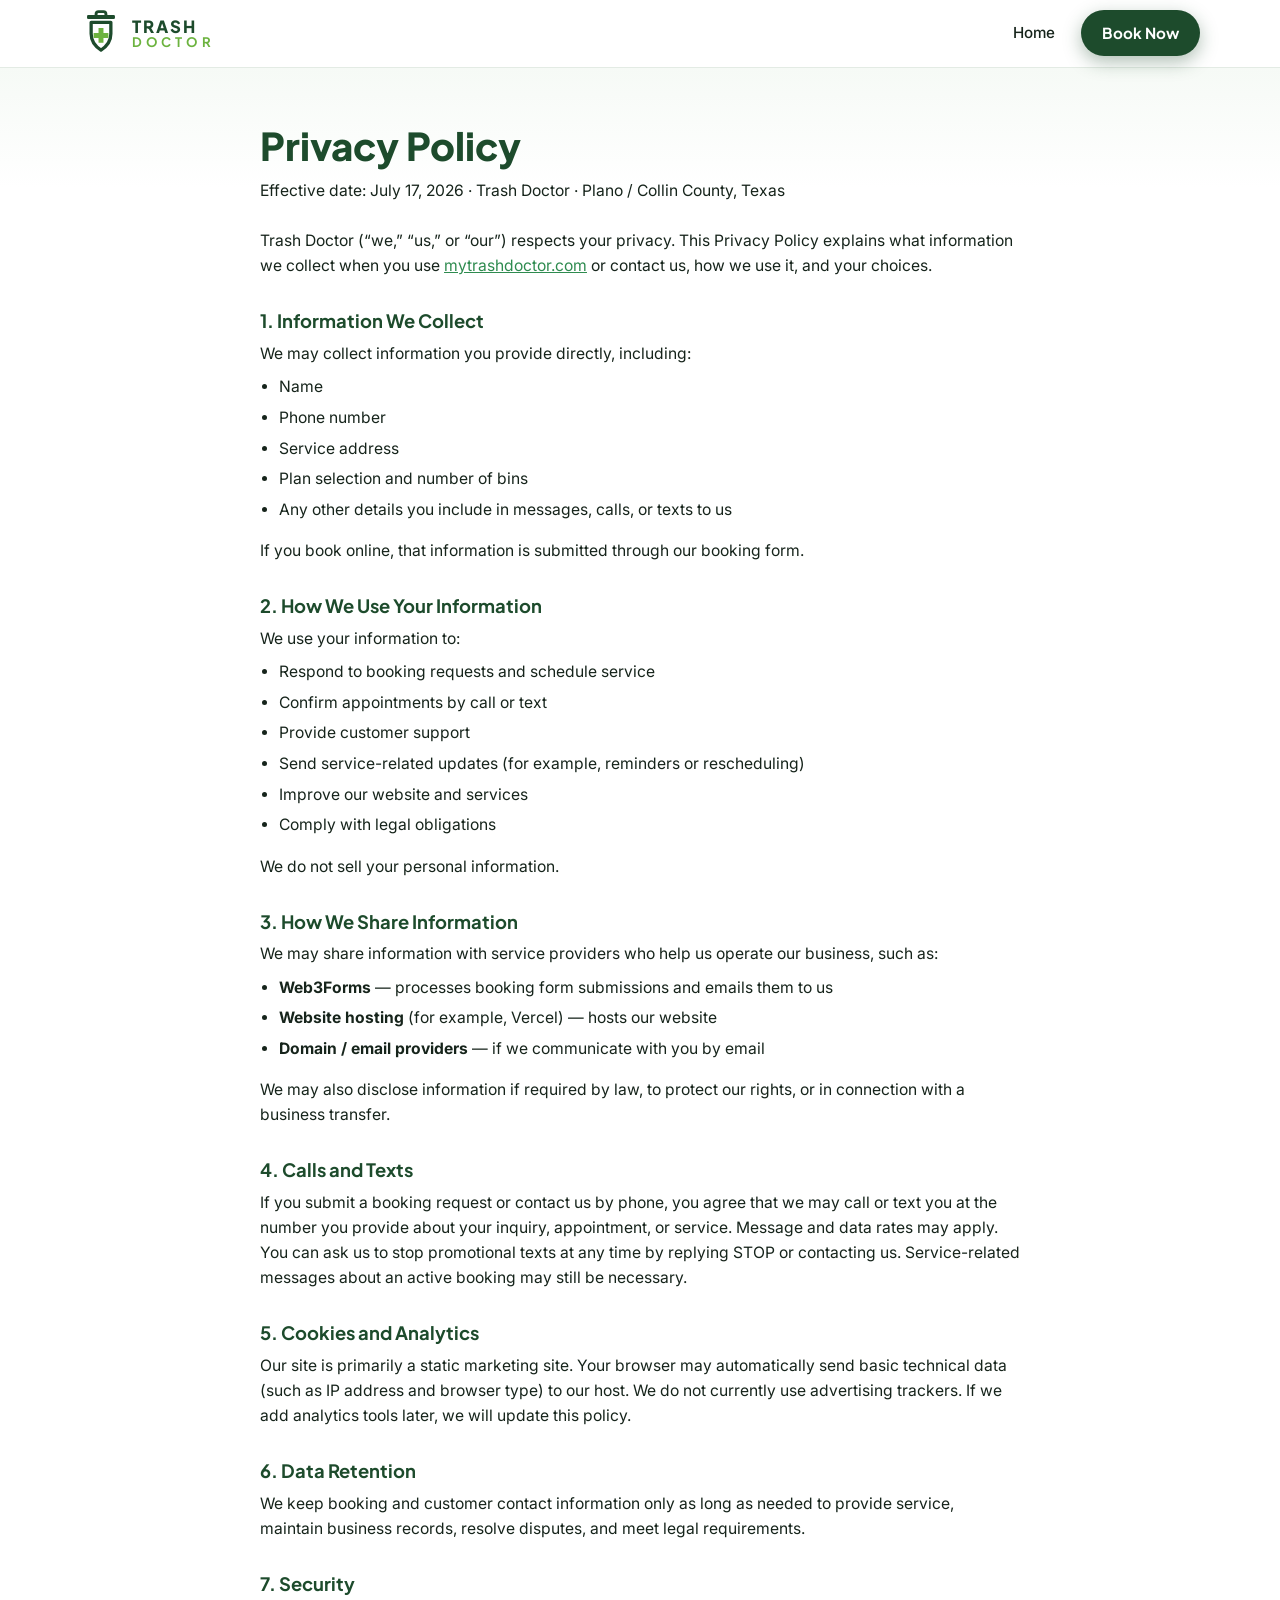
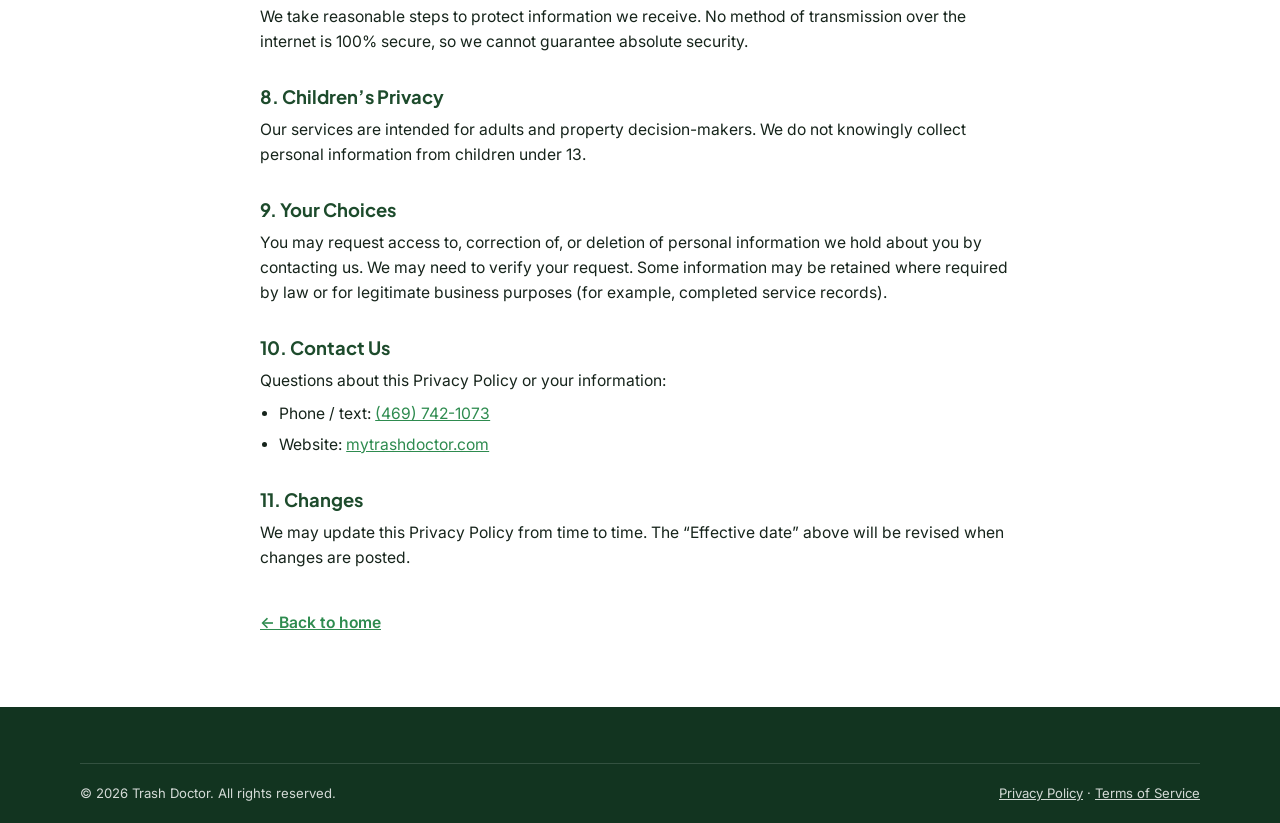
==== privacy.html @ 88ff4719 "Add Privacy Policy, Terms of Service, and booking consent disclosures." ====
<!DOCTYPE html>
<html lang="en">
<head>
  <meta charset="UTF-8" />
  <meta name="viewport" content="width=device-width, initial-scale=1.0" />
  <title>Privacy Policy — Trash Doctor</title>
  <meta name="description" content="Privacy Policy for Trash Doctor bin cleaning and sanitizing services." />
  <link rel="icon" type="image/svg+xml" href="assets/logo.svg" />
  <link rel="preconnect" href="https://fonts.googleapis.com" />
  <link rel="preconnect" href="https://fonts.gstatic.com" crossorigin />
  <link href="https://fonts.googleapis.com/css2?family=Inter:wght@400;500;600&family=Plus+Jakarta+Sans:wght@600;700;800&display=swap" rel="stylesheet" />
  <link rel="stylesheet" href="styles.css" />
</head>
<body>
  <header class="site-header">
    <div class="container header-inner">
      <a href="index.html" class="brand">
        <img src="assets/logo.svg" alt="Trash Doctor logo" class="brand-logo" />
        <span class="brand-text">
          <strong>TRASH</strong>
          <em>DOCTOR</em>
        </span>
      </a>
      <nav class="main-nav" aria-label="Main navigation">
        <a href="index.html">Home</a>
        <a href="index.html#book" class="btn btn-primary btn-nav">Book Now</a>
      </nav>
    </div>
  </header>

  <main class="legal-page">
    <div class="container container-narrow">
      <h1>Privacy Policy</h1>
      <p class="legal-meta">Effective date: July 17, 2026 · Trash Doctor · Plano / Collin County, Texas</p>

      <p>Trash Doctor (“we,” “us,” or “our”) respects your privacy. This Privacy Policy explains what information we collect when you use <a href="https://mytrashdoctor.com">mytrashdoctor.com</a> or contact us, how we use it, and your choices.</p>

      <h2>1. Information We Collect</h2>
      <p>We may collect information you provide directly, including:</p>
      <ul>
        <li>Name</li>
        <li>Phone number</li>
        <li>Service address</li>
        <li>Plan selection and number of bins</li>
        <li>Any other details you include in messages, calls, or texts to us</li>
      </ul>
      <p>If you book online, that information is submitted through our booking form.</p>

      <h2>2. How We Use Your Information</h2>
      <p>We use your information to:</p>
      <ul>
        <li>Respond to booking requests and schedule service</li>
        <li>Confirm appointments by call or text</li>
        <li>Provide customer support</li>
        <li>Send service-related updates (for example, reminders or rescheduling)</li>
        <li>Improve our website and services</li>
        <li>Comply with legal obligations</li>
      </ul>
      <p>We do not sell your personal information.</p>

      <h2>3. How We Share Information</h2>
      <p>We may share information with service providers who help us operate our business, such as:</p>
      <ul>
        <li><strong>Web3Forms</strong> — processes booking form submissions and emails them to us</li>
        <li><strong>Website hosting</strong> (for example, Vercel) — hosts our website</li>
        <li><strong>Domain / email providers</strong> — if we communicate with you by email</li>
      </ul>
      <p>We may also disclose information if required by law, to protect our rights, or in connection with a business transfer.</p>

      <h2>4. Calls and Texts</h2>
      <p>If you submit a booking request or contact us by phone, you agree that we may call or text you at the number you provide about your inquiry, appointment, or service. Message and data rates may apply. You can ask us to stop promotional texts at any time by replying STOP or contacting us. Service-related messages about an active booking may still be necessary.</p>

      <h2>5. Cookies and Analytics</h2>
      <p>Our site is primarily a static marketing site. Your browser may automatically send basic technical data (such as IP address and browser type) to our host. We do not currently use advertising trackers. If we add analytics tools later, we will update this policy.</p>

      <h2>6. Data Retention</h2>
      <p>We keep booking and customer contact information only as long as needed to provide service, maintain business records, resolve disputes, and meet legal requirements.</p>

      <h2>7. Security</h2>
      <p>We take reasonable steps to protect information we receive. No method of transmission over the internet is 100% secure, so we cannot guarantee absolute security.</p>

      <h2>8. Children’s Privacy</h2>
      <p>Our services are intended for adults and property decision-makers. We do not knowingly collect personal information from children under 13.</p>

      <h2>9. Your Choices</h2>
      <p>You may request access to, correction of, or deletion of personal information we hold about you by contacting us. We may need to verify your request. Some information may be retained where required by law or for legitimate business purposes (for example, completed service records).</p>

      <h2>10. Contact Us</h2>
      <p>Questions about this Privacy Policy or your information:</p>
      <ul>
        <li>Phone / text: <a href="tel:+14697421073">(469) 742-1073</a></li>
        <li>Website: <a href="https://mytrashdoctor.com">mytrashdoctor.com</a></li>
      </ul>

      <h2>11. Changes</h2>
      <p>We may update this Privacy Policy from time to time. The “Effective date” above will be revised when changes are posted.</p>

      <p class="legal-back"><a href="index.html">← Back to home</a></p>
    </div>
  </main>

  <footer class="site-footer">
    <div class="container footer-bottom">
      <p>© 2026 Trash Doctor. All rights reserved.</p>
      <p><a href="privacy.html">Privacy Policy</a> · <a href="terms.html">Terms of Service</a></p>
    </div>
  </footer>
</body>
</html>
---- styles.css ----
/* ============ Design tokens ============ */
:root {
  --green-900: #123420;
  --green-800: #1d4b2c;
  --green-700: #23603a;
  --green-500: #2e8b4f;
  --green-accent: #6cb33f;
  --green-tint: #eef6ee;
  --ink: #16241b;
  --ink-soft: #5b6b60;
  --line: #e3ebe4;
  --white: #ffffff;
  --radius: 14px;
  --shadow: 0 10px 30px rgba(18, 52, 32, 0.10);
  --font-head: "Plus Jakarta Sans", system-ui, sans-serif;
  --font-body: "Inter", system-ui, sans-serif;
}

* { box-sizing: border-box; margin: 0; padding: 0; }

html { scroll-behavior: smooth; }

body {
  font-family: var(--font-body);
  color: var(--ink);
  background: var(--white);
  line-height: 1.6;
  -webkit-font-smoothing: antialiased;
}

img { max-width: 100%; display: block; }

.container {
  width: min(1120px, 92%);
  margin-inline: auto;
}

.container-narrow { max-width: 760px; }

h1, h2, h3 { font-family: var(--font-head); line-height: 1.15; }

.accent { color: var(--green-500); }
.accent-light { color: var(--green-accent); }

/* ============ Buttons ============ */
.btn {
  display: inline-flex;
  align-items: center;
  gap: .5rem;
  font-family: var(--font-head);
  font-weight: 700;
  font-size: .95rem;
  padding: .72rem 1.4rem;
  border-radius: 999px;
  border: 2px solid transparent;
  cursor: pointer;
  text-decoration: none;
  transition: transform .15s ease, box-shadow .15s ease, background .15s ease;
}

.btn:hover { transform: translateY(-2px); }

.btn-primary {
  background: var(--green-800);
  color: var(--white);
  box-shadow: 0 6px 18px rgba(29, 75, 44, .35);
}
.btn-primary:hover { background: var(--green-700); }

.btn-outline {
  border-color: var(--green-800);
  color: var(--green-800);
  background: transparent;
}
.btn-outline:hover { background: var(--green-tint); }

.btn-light {
  background: var(--white);
  color: var(--green-800);
}

.btn-lg { padding: .9rem 1.8rem; font-size: 1.02rem; }

/* ============ Header ============ */
.site-header {
  position: sticky;
  top: 0;
  z-index: 50;
  background: rgba(255, 255, 255, .92);
  backdrop-filter: blur(10px);
  border-bottom: 1px solid var(--line);
}

.header-inner {
  display: flex;
  align-items: center;
  justify-content: space-between;
  padding-block: .65rem;
}

.brand {
  display: flex;
  align-items: center;
  gap: .6rem;
  text-decoration: none;
}

.brand-logo { width: 42px; height: 46px; }

.brand-text {
  font-family: var(--font-head);
  line-height: 1.05;
  display: flex;
  flex-direction: column;
}
.brand-text strong {
  color: var(--green-800);
  font-weight: 800;
  font-size: 1.05rem;
  letter-spacing: .12em;
}
.brand-text em {
  color: var(--green-accent);
  font-style: normal;
  font-weight: 700;
  font-size: .82rem;
  letter-spacing: .3em;
}

.main-nav {
  display: flex;
  align-items: center;
  gap: 1.6rem;
}
.main-nav a:not(.btn) {
  text-decoration: none;
  color: var(--ink);
  font-weight: 500;
  font-size: .95rem;
}
.main-nav a:not(.btn):hover { color: var(--green-500); }
.btn-nav { padding: .55rem 1.2rem; }

.nav-toggle {
  display: none;
  flex-direction: column;
  gap: 5px;
  background: none;
  border: 0;
  cursor: pointer;
  padding: 6px;
}
.nav-toggle span {
  width: 24px; height: 3px;
  border-radius: 2px;
  background: var(--green-800);
}

/* ============ Hero ============ */
.hero {
  background: linear-gradient(180deg, #f6faf6 0%, var(--white) 100%);
  overflow: hidden;
}

.hero-grid {
  display: grid;
  grid-template-columns: 1.15fr .85fr;
  gap: 3rem;
  align-items: center;
  padding-block: 4.5rem 4rem;
}

.hero h1 {
  font-size: clamp(2.2rem, 4.6vw, 3.4rem);
  font-weight: 800;
  color: var(--ink);
}

.hero-sub {
  margin-top: 1rem;
  font-size: 1.1rem;
  color: var(--ink-soft);
  max-width: 34ch;
}

.hero-features {
  list-style: none;
  display: flex;
  gap: 2rem;
  margin-top: 1.6rem;
}
.hero-features li {
  display: flex;
  align-items: center;
  gap: .55rem;
  font-size: .85rem;
  font-weight: 600;
  color: var(--ink);
  line-height: 1.25;
}
.feature-icon {
  display: grid;
  place-items: center;
  width: 38px; height: 38px;
  border-radius: 50%;
  background: var(--green-tint);
  font-size: 1.05rem;
}

.hero-actions {
  display: flex;
  gap: 1rem;
  margin-top: 2rem;
  flex-wrap: wrap;
}

.hero-photo {
  position: relative;
  border-radius: var(--radius);
  overflow: hidden;
  box-shadow: var(--shadow);
}
.hero-photo img { width: 100%; height: 100%; object-fit: cover; }

.hero-badge {
  position: absolute;
  top: 50%; left: 50%;
  translate: -50% -50%;
  background: var(--green-900);
  color: var(--white);
  border: 3px solid var(--white);
  border-radius: 50%;
  width: 96px; height: 96px;
  display: grid;
  place-items: center;
  text-align: center;
  font-family: var(--font-head);
  font-weight: 800;
  font-size: .6rem;
  letter-spacing: .15em;
  line-height: 1.3;
  padding-top: .2rem;
}
.hero-badge img { width: 28px; height: 30px; filter: brightness(0) invert(1); }

/* ============ Stats strip ============ */
.stats-strip {
  background: var(--green-900);
  color: var(--white);
  padding-block: 1.6rem;
}

.stats-grid {
  display: grid;
  grid-template-columns: repeat(4, 1fr);
  gap: 1.5rem;
  text-align: center;
}

.stat {
  display: flex;
  flex-direction: column;
  align-items: center;
  gap: .1rem;
}
.stat-icon { font-size: 1.25rem; color: var(--green-accent); }
.stat strong {
  font-family: var(--font-head);
  font-size: 1.25rem;
  color: var(--green-accent);
}
.stat span:last-child { font-size: .85rem; opacity: .85; }

/* ============ Sections ============ */
.section { padding-block: 4.5rem; }

.section-title {
  text-align: center;
  font-size: clamp(1.6rem, 3vw, 2.2rem);
  font-weight: 800;
}

.section-sub {
  text-align: center;
  color: var(--ink-soft);
  margin-top: .5rem;
  margin-bottom: 2.6rem;
}

/* ============ How it works ============ */
.steps {
  display: grid;
  grid-template-columns: 1fr auto 1fr auto 1fr;
  gap: 1.2rem;
  align-items: stretch;
}

.step-card {
  background: #f6faf6;
  border: 1px solid var(--line);
  border-radius: var(--radius);
  padding: 2rem 1.6rem;
  text-align: center;
}
.step-icon {
  display: inline-grid;
  place-items: center;
  width: 58px; height: 58px;
  border-radius: 50%;
  background: var(--green-800);
  font-size: 1.5rem;
  margin-bottom: 1rem;
}
.step-card h3 { font-size: 1.12rem; margin-bottom: .5rem; }
.step-card p { font-size: .92rem; color: var(--ink-soft); }

.step-arrow {
  align-self: center;
  font-size: 2rem;
  color: var(--green-accent);
  font-weight: 700;
}

/* ============ Before / After ============ */
.difference {
  background: var(--green-900);
  color: var(--white);
}

.difference-grid {
  display: grid;
  grid-template-columns: .9fr 1.1fr;
  gap: 3rem;
  align-items: center;
}

.difference-copy h2 {
  font-size: clamp(1.7rem, 3vw, 2.3rem);
  font-weight: 800;
}
.difference-copy p {
  margin-block: 1rem 1.8rem;
  opacity: .88;
  max-width: 40ch;
}

.ba-slider {
  position: relative;
  border-radius: var(--radius);
  overflow: hidden;
  aspect-ratio: 16 / 10;
  box-shadow: var(--shadow);
  user-select: none;
  touch-action: none;
  cursor: ew-resize;
}
.ba-slider img {
  position: absolute;
  inset: 0;
  width: 100%; height: 100%;
  object-fit: cover;
  pointer-events: none;
}
.ba-after-wrap {
  position: absolute;
  inset: 0;
  overflow: hidden;
  clip-path: inset(0 0 0 50%);
}
.ba-handle {
  position: absolute;
  top: 0; bottom: 0;
  left: 50%;
  width: 4px;
  background: var(--white);
  translate: -50% 0;
}
.ba-handle span {
  position: absolute;
  top: 50%; left: 50%;
  translate: -50% -50%;
  background: var(--white);
  color: var(--green-800);
  width: 40px; height: 40px;
  border-radius: 50%;
  display: grid;
  place-items: center;
  font-weight: 700;
  box-shadow: 0 4px 12px rgba(0,0,0,.3);
}
.ba-tag {
  position: absolute;
  bottom: 12px;
  font-family: var(--font-head);
  font-size: .7rem;
  font-weight: 800;
  letter-spacing: .1em;
  padding: .3rem .7rem;
  border-radius: 6px;
}
.ba-tag-before { left: 12px; background: rgba(0,0,0,.65); color: var(--white); }
.ba-tag-after { right: 12px; background: var(--green-accent); color: var(--green-900); }

/* ============ Why clean ============ */
.reasons {
  display: grid;
  grid-template-columns: repeat(5, 1fr);
  gap: 1.4rem;
  text-align: center;
}

.reason-icon {
  display: inline-grid;
  place-items: center;
  width: 54px; height: 54px;
  border-radius: 50%;
  background: var(--green-tint);
  font-size: 1.4rem;
  margin-bottom: .7rem;
}
.reason h3 { font-size: .98rem; margin-bottom: .35rem; }
.reason p { font-size: .84rem; color: var(--ink-soft); }

/* ============ Pricing ============ */
.pricing { background: #f6faf6; }

.price-grid {
  display: grid;
  grid-template-columns: repeat(3, 1fr);
  gap: 1.6rem;
  align-items: stretch;
}

.price-card {
  position: relative;
  background: var(--white);
  border: 1px solid var(--line);
  border-radius: var(--radius);
  padding: 2.2rem 1.8rem;
  display: flex;
  flex-direction: column;
  text-align: center;
}

.price-card.featured {
  border: 2px solid var(--green-800);
  box-shadow: var(--shadow);
  transform: scale(1.03);
}

.price-card .badge {
  position: absolute;
  top: -14px; left: 50%;
  translate: -50% 0;
  background: var(--green-accent);
  color: var(--green-900);
  font-family: var(--font-head);
  font-size: .72rem;
  font-weight: 800;
  letter-spacing: .05em;
  padding: .3rem .9rem;
  border-radius: 999px;
  white-space: nowrap;
}

.price-card h3 { font-size: 1.08rem; }

.price-tagline {
  font-size: .85rem;
  color: var(--ink-soft);
  margin-top: .25rem;
}

.price-was {
  margin-top: .7rem;
  margin-bottom: 0;
  font-size: 1rem;
  font-weight: 600;
  color: var(--ink-soft);
  text-decoration: line-through;
}

.price-includes {
  font-family: var(--font-head);
  font-size: .9rem;
  font-weight: 700;
  color: var(--green-500);
  margin-bottom: .9rem;
}

.price {
  font-family: var(--font-head);
  font-size: 3rem;
  font-weight: 800;
  color: var(--green-800);
  margin-block: .15rem 1rem;
}
.price sup { font-size: 1.4rem; top: -1.1em; }
.price .cents {
  font-size: 1.35rem;
  font-weight: 800;
  color: var(--green-800);
}
.price .per {
  font-size: .95rem;
  font-weight: 600;
  color: var(--ink-soft);
  margin-left: .2rem;
}

.price-card ul {
  list-style: none;
  margin-bottom: 1.6rem;
  flex: 1;
}
.price-card li {
  font-size: .92rem;
  color: var(--ink-soft);
  padding-block: .34rem;
}
.price-card li::before {
  content: "✓ ";
  color: var(--green-500);
  font-weight: 700;
}
.price-card .btn { justify-content: center; }

.price-note {
  text-align: center;
  color: var(--ink-soft);
  font-size: .88rem;
  margin-top: 1.6rem;
}

/* ============ Guarantee / Grand Opening ============ */
.guarantee {
  background: linear-gradient(180deg, #f6faf6 0%, var(--white) 100%);
}

.guarantee-banner {
  text-align: center;
  background: var(--green-900);
  color: var(--white);
  border-radius: var(--radius);
  padding: 3.2rem 2rem;
}

.guarantee-eyebrow {
  font-family: var(--font-head);
  font-size: .8rem;
  font-weight: 800;
  letter-spacing: .16em;
  text-transform: uppercase;
  color: var(--green-accent);
  margin-bottom: .8rem;
}

.guarantee-banner h2 {
  font-size: clamp(1.6rem, 3vw, 2.3rem);
  font-weight: 800;
  max-width: 18ch;
  margin-inline: auto;
}

.guarantee-legal {
  margin-top: 1.2rem;
  font-size: .85rem;
}
.guarantee-legal a {
  color: rgba(255,255,255,.85);
  text-decoration: underline;
}
.guarantee-legal a:hover { color: var(--green-accent); }

.form-consent {
  display: flex;
  gap: .7rem;
  align-items: flex-start;
  text-align: left;
  font-size: .82rem;
  line-height: 1.45;
  opacity: .92;
  max-width: 640px;
}
.form-consent input {
  margin-top: .25rem;
  width: auto;
  accent-color: var(--green-accent);
}
.form-consent a {
  color: var(--green-accent);
}

/* ============ Legal pages ============ */
.legal-page {
  padding-block: 3.5rem 4.5rem;
  background: linear-gradient(180deg, #f6faf6 0%, var(--white) 120px);
}
.legal-page h1 {
  font-size: clamp(1.8rem, 3vw, 2.4rem);
  font-weight: 800;
  color: var(--green-800);
}
.legal-meta {
  color: var(--ink-soft);
  font-size: .9rem;
  margin: .6rem 0 1.6rem;
}
.legal-page h2 {
  font-size: 1.15rem;
  margin-top: 2rem;
  margin-bottom: .6rem;
  color: var(--green-800);
}
.legal-page p,
.legal-page li {
  color: var(--ink);
  font-size: .98rem;
}
.legal-page ul {
  margin: .5rem 0 1rem 1.2rem;
}
.legal-page li { margin-bottom: .35rem; }
.legal-page a { color: var(--green-500); }
.legal-back {
  margin-top: 2.5rem;
  font-weight: 600;
}

/* ============ FAQ ============ */
.faq-item {
  border: 1px solid var(--line);
  border-radius: 12px;
  padding: 1rem 1.3rem;
  margin-bottom: .8rem;
  background: var(--white);
}
.faq-item summary {
  font-family: var(--font-head);
  font-weight: 700;
  font-size: .98rem;
  cursor: pointer;
  list-style: none;
  display: flex;
  justify-content: space-between;
  align-items: center;
}
.faq-item summary::-webkit-details-marker { display: none; }
.faq-item summary::after {
  content: "+";
  font-size: 1.3rem;
  color: var(--green-500);
  transition: rotate .2s ease;
}
.faq-item[open] summary::after { rotate: 45deg; }
.faq-item p {
  margin-top: .7rem;
  font-size: .92rem;
  color: var(--ink-soft);
}

/* ============ CTA / booking ============ */
.cta {
  position: relative;
  color: var(--white);
  padding-block: 5rem;
  overflow: hidden;
}
.cta-bg {
  position: absolute;
  inset: 0;
  background: url("assets/cta-street.jpg") center / cover no-repeat;
}
.cta-bg::after {
  content: "";
  position: absolute;
  inset: 0;
  background: linear-gradient(180deg, rgba(10, 30, 18, .82), rgba(10, 30, 18, .88));
}
.cta-inner {
  position: relative;
  z-index: 1;
  text-align: center;
}
.cta h2 { font-size: clamp(1.8rem, 3.4vw, 2.5rem); font-weight: 800; }
.cta p { margin-top: .5rem; opacity: .9; }

.book-form {
  max-width: 640px;
  margin: 2.2rem auto 0;
  display: flex;
  flex-direction: column;
  gap: 1rem;
  align-items: center;
}
.form-row {
  display: grid;
  grid-template-columns: 1fr 1fr;
  gap: 1rem;
  width: 100%;
}

.form-row-single {
  grid-template-columns: 1fr;
}

.form-hint {
  margin: 0;
  font-size: .85rem;
  opacity: .8;
}
.book-form input,
.book-form select {
  width: 100%;
  padding: .85rem 1.1rem;
  border-radius: 10px;
  border: 1px solid rgba(255,255,255,.25);
  background: rgba(255,255,255,.96);
  font-family: var(--font-body);
  font-size: .95rem;
  color: var(--ink);
}
.book-form select:invalid { color: var(--ink-soft); }

.form-success {
  font-weight: 600;
  color: var(--green-accent);
}

.form-success.form-error {
  color: #ffb4b4;
}

.service-area-line {
  margin-top: 1.6rem;
  font-size: .9rem;
  opacity: .85;
  max-width: 42ch;
  margin-inline: auto;
}

/* ============ Footer ============ */
.site-footer {
  background: var(--green-900);
  color: rgba(255,255,255,.82);
  padding-top: 3.5rem;
}

.footer-grid {
  display: grid;
  grid-template-columns: 1.4fr 1fr 1fr 1fr;
  gap: 2.5rem;
  padding-bottom: 2.5rem;
}

.brand-light .brand-text strong { color: var(--white); }

.footer-brand p {
  margin-top: 1rem;
  font-size: .9rem;
  max-width: 30ch;
}

.footer-col h4 {
  font-family: var(--font-head);
  color: var(--white);
  font-size: .95rem;
  margin-bottom: .9rem;
}
.footer-col ul { list-style: none; }
.footer-col li { margin-bottom: .5rem; font-size: .9rem; }
.footer-col a {
  color: rgba(255,255,255,.82);
  text-decoration: none;
}
.footer-col a:hover { color: var(--green-accent); }

.socials {
  display: flex;
  gap: .6rem;
  margin-top: 1rem;
}
.socials a {
  display: grid;
  place-items: center;
  width: 34px; height: 34px;
  border-radius: 50%;
  border: 1px solid rgba(255,255,255,.3);
  color: var(--white);
  text-decoration: none;
  font-size: .9rem;
}
.socials a:hover { background: var(--green-accent); border-color: var(--green-accent); color: var(--green-900); }

.footer-bottom {
  display: flex;
  justify-content: space-between;
  gap: 1rem;
  flex-wrap: wrap;
  border-top: 1px solid rgba(255,255,255,.14);
  padding-block: 1.2rem;
  font-size: .82rem;
}
.footer-bottom a { color: inherit; }

/* ============ Reveal animation ============ */
.reveal {
  opacity: 0;
  translate: 0 22px;
  transition: opacity .6s ease, translate .6s ease;
}
.reveal.visible {
  opacity: 1;
  translate: 0 0;
}

@media (prefers-reduced-motion: reduce) {
  html { scroll-behavior: auto; }
  .reveal { opacity: 1; translate: none; transition: none; }
}

/* ============ Responsive ============ */
@media (max-width: 960px) {
  .hero-grid { grid-template-columns: 1fr; padding-block: 3rem; }
  .hero-photo { max-width: 480px; }
  .stats-grid { grid-template-columns: repeat(2, 1fr); }
  .steps { grid-template-columns: 1fr; }
  .step-arrow { rotate: 90deg; justify-self: center; }
  .difference-grid { grid-template-columns: 1fr; }
  .reasons { grid-template-columns: repeat(2, 1fr); }
  .price-grid { grid-template-columns: 1fr; max-width: 440px; margin-inline: auto; }
  .price-card.featured { transform: none; }
  .footer-grid { grid-template-columns: 1fr 1fr; }

  .main-nav {
    position: fixed;
    top: 63px;
    right: 0;
    flex-direction: column;
    align-items: flex-start;
    background: var(--white);
    width: min(300px, 80vw);
    height: calc(100dvh - 63px);
    padding: 1.6rem;
    gap: 1.2rem;
    border-left: 1px solid var(--line);
    translate: 100% 0;
    transition: translate .25s ease;
    box-shadow: -12px 0 30px rgba(0,0,0,.08);
  }
  .main-nav.open { translate: 0 0; }
  .nav-toggle { display: flex; }
}

@media (max-width: 560px) {
  .hero-features { flex-direction: column; gap: .8rem; }
  .form-row { grid-template-columns: 1fr; }
  .reasons { grid-template-columns: 1fr; max-width: 320px; margin-inline: auto; }
  .stats-grid { gap: 1rem; }
}
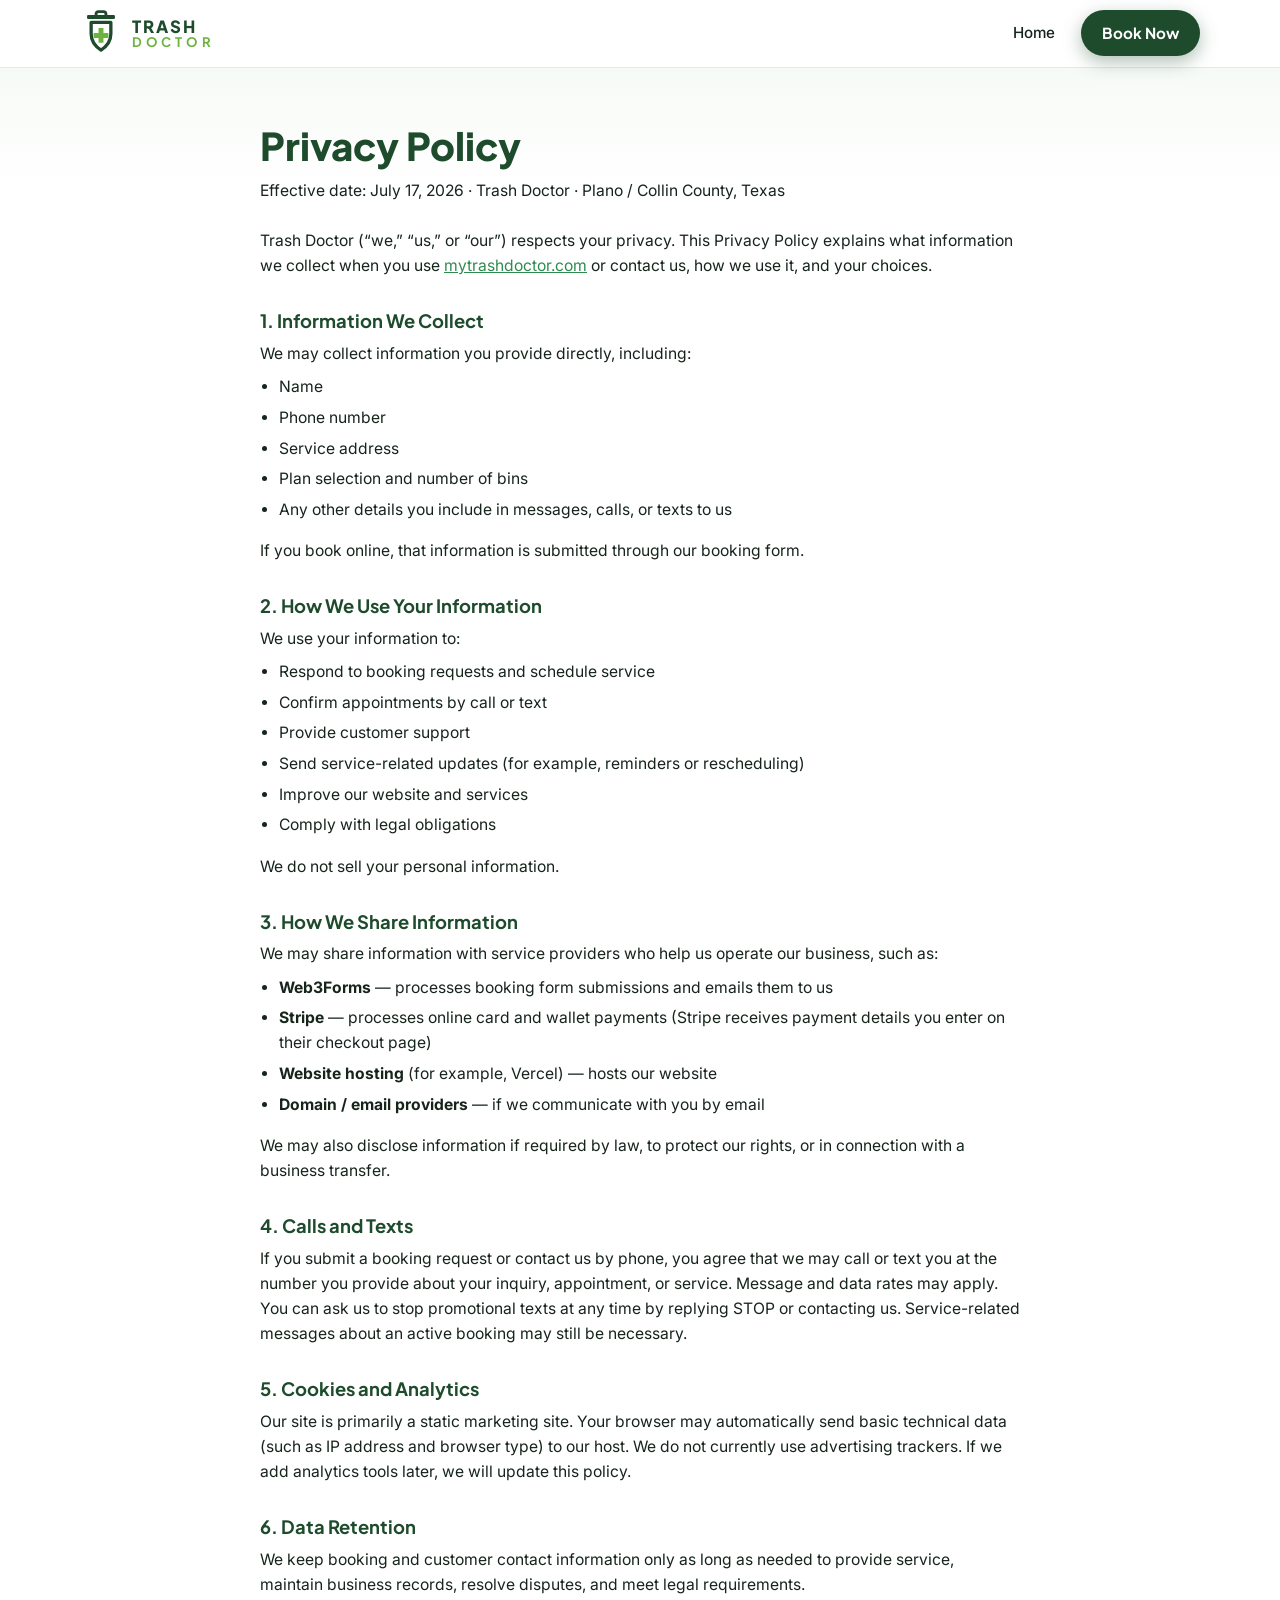
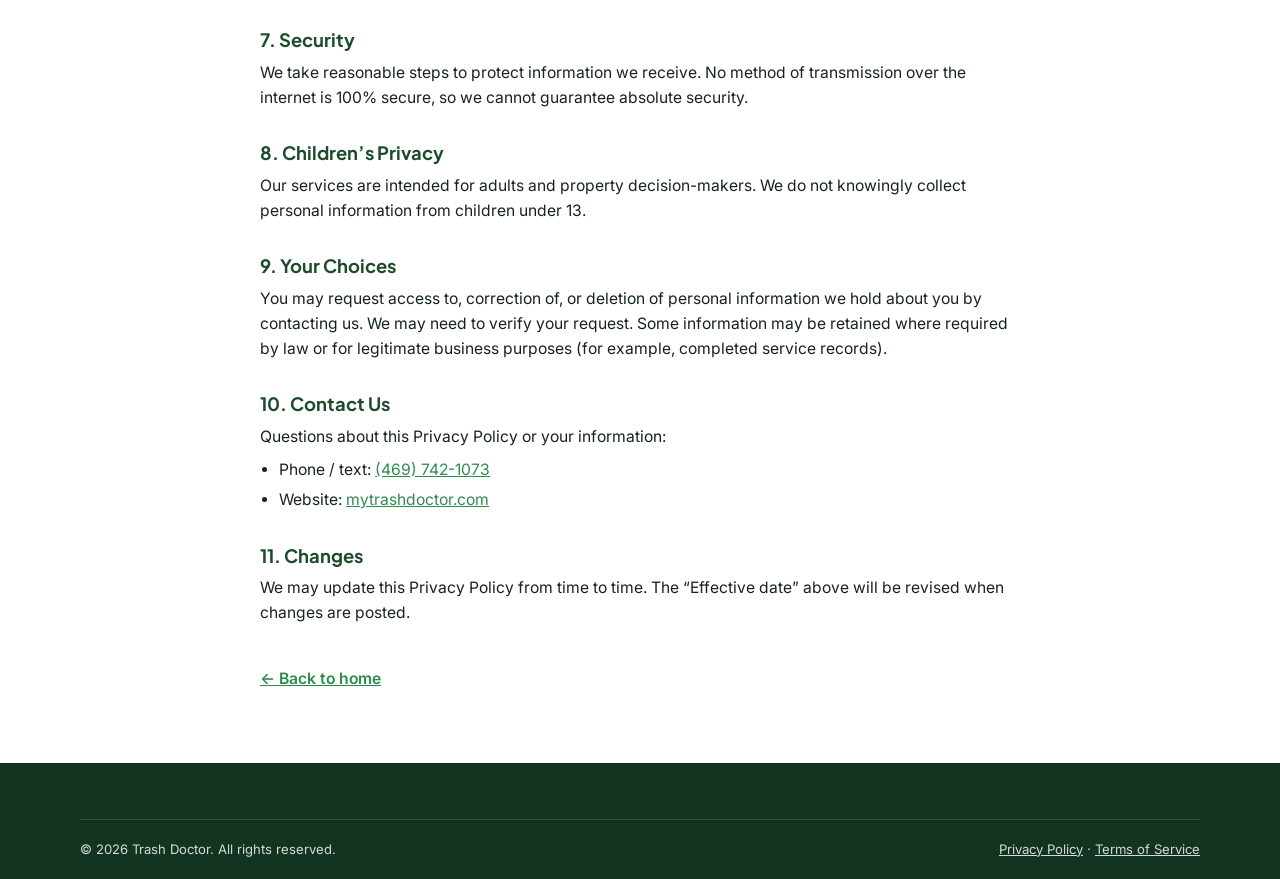
==== commit 7fe31233: "Add Stripe payment step to Book Now checkout flow." ====
--- a/privacy.html
+++ b/privacy.html
@@ -62,6 +62,7 @@
       <p>We may share information with service providers who help us operate our business, such as:</p>
       <ul>
         <li><strong>Web3Forms</strong> — processes booking form submissions and emails them to us</li>
+        <li><strong>Stripe</strong> — processes online card and wallet payments (Stripe receives payment details you enter on their checkout page)</li>
         <li><strong>Website hosting</strong> (for example, Vercel) — hosts our website</li>
         <li><strong>Domain / email providers</strong> — if we communicate with you by email</li>
       </ul>
--- a/styles.css
+++ b/styles.css
@@ -708,6 +708,34 @@
   margin: 0;
   font-size: .85rem;
   opacity: .8;
+}
+
+.pay-methods {
+  display: flex;
+  flex-wrap: wrap;
+  gap: .45rem;
+  justify-content: center;
+  align-items: center;
+  margin: 0;
+  font-size: .78rem;
+  opacity: .85;
+}
+
+.pay-pill {
+  border: 1px solid rgba(255,255,255,.35);
+  border-radius: 999px;
+  padding: .2rem .55rem;
+  font-weight: 600;
+  letter-spacing: .02em;
+}
+
+.pay-next {
+  display: flex;
+  flex-direction: column;
+  align-items: center;
+  gap: .75rem;
+  width: 100%;
+  margin-top: .25rem;
 }
 .book-form input,
 .book-form select {
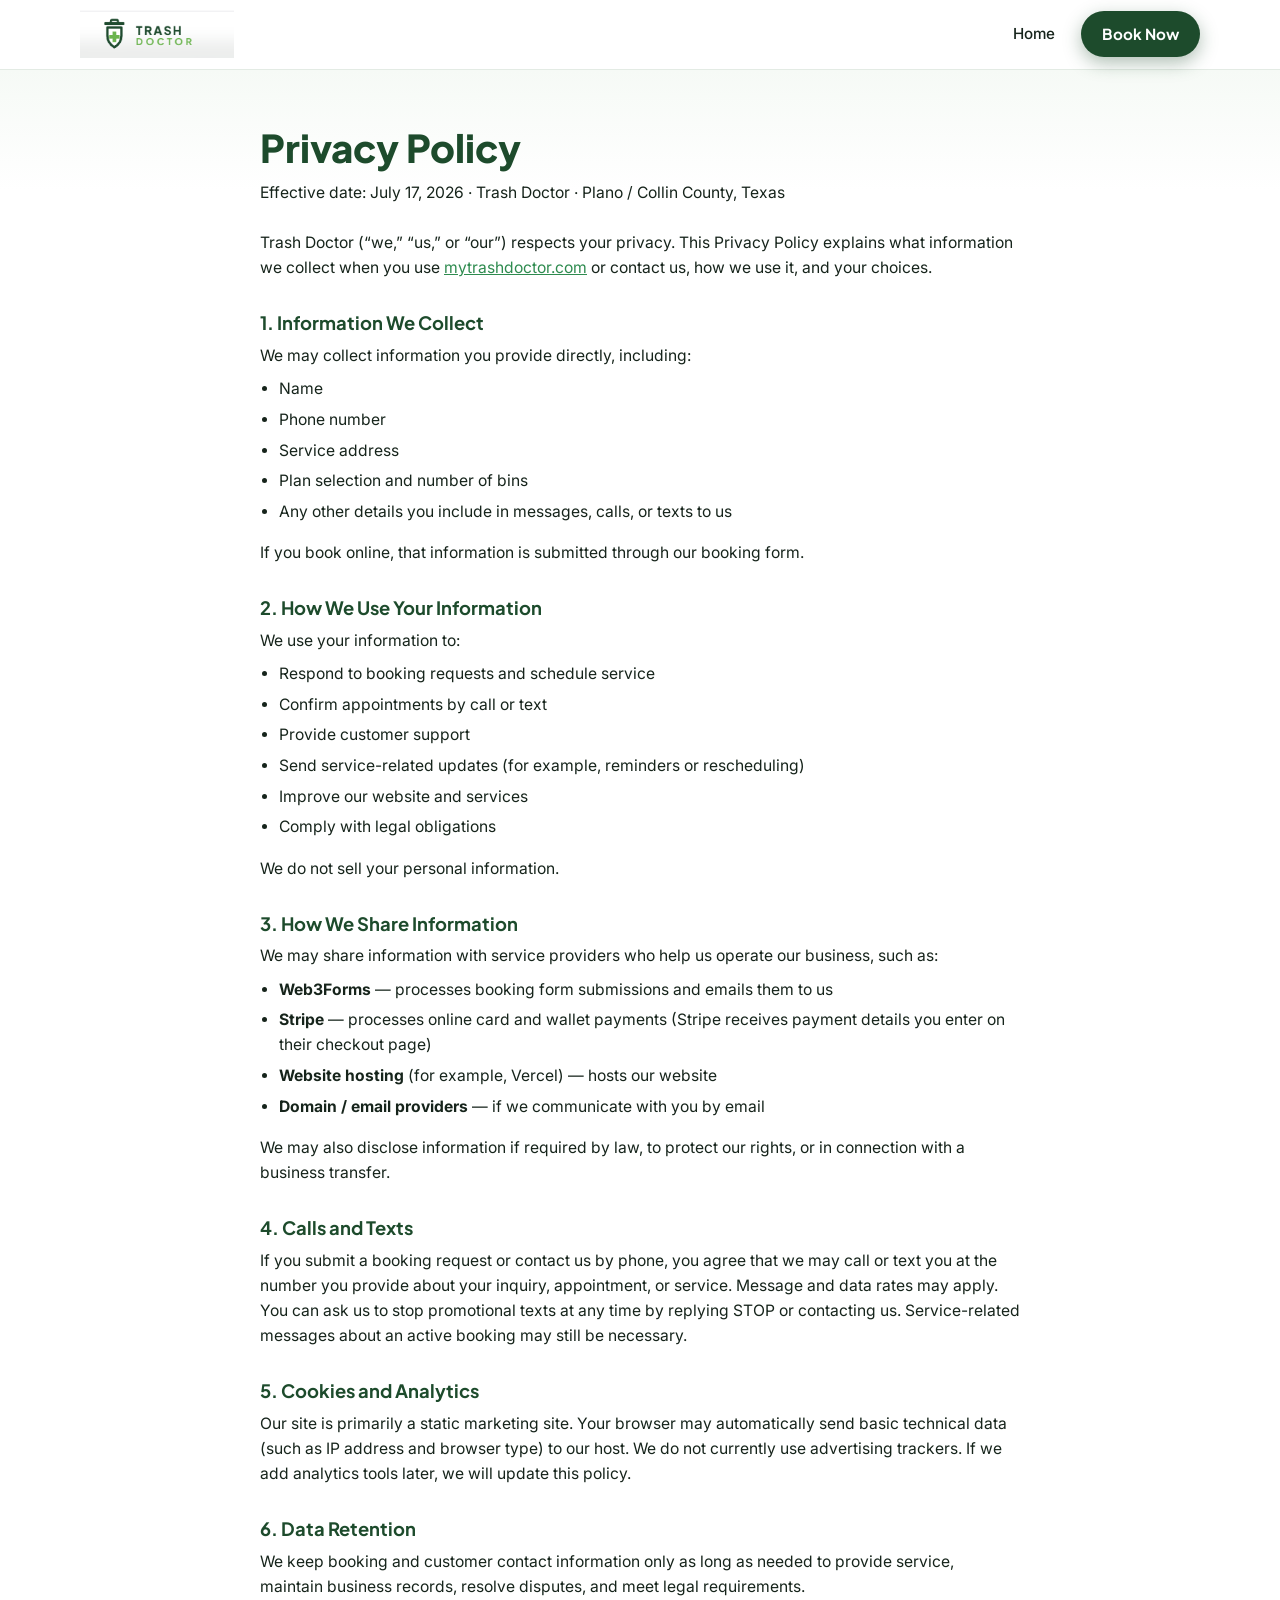
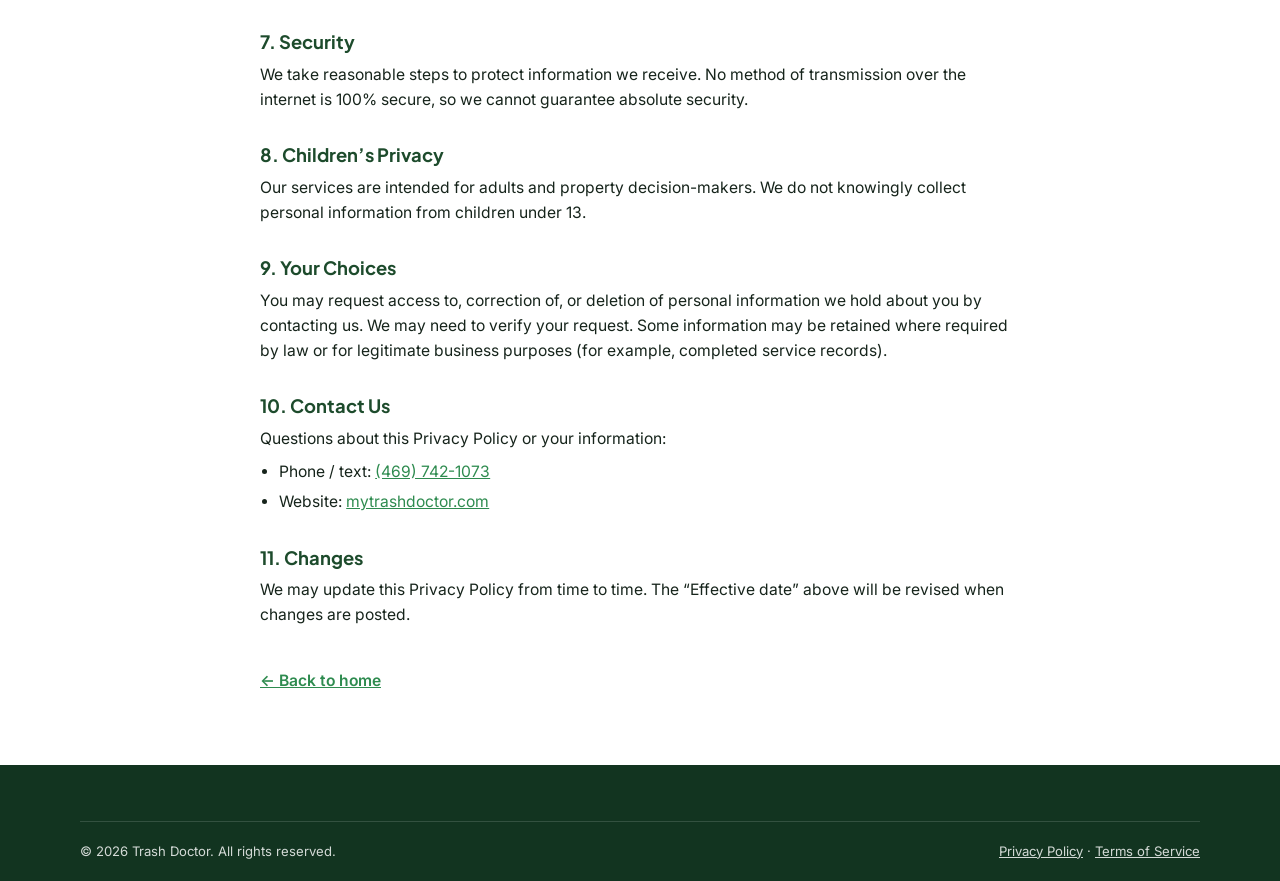
==== commit 9078ebd8: "Use official Trash Doctor logo on site and branded door hangers." ====
--- a/privacy.html
+++ b/privacy.html
@@ -5,7 +5,7 @@
   <meta name="viewport" content="width=device-width, initial-scale=1.0" />
   <title>Privacy Policy — Trash Doctor</title>
   <meta name="description" content="Privacy Policy for Trash Doctor bin cleaning and sanitizing services." />
-  <link rel="icon" type="image/svg+xml" href="assets/logo.svg" />
+  <link rel="icon" type="image/png" href="assets/logo.png" />
   <link rel="preconnect" href="https://fonts.googleapis.com" />
   <link rel="preconnect" href="https://fonts.gstatic.com" crossorigin />
   <link href="https://fonts.googleapis.com/css2?family=Inter:wght@400;500;600&family=Plus+Jakarta+Sans:wght@600;700;800&display=swap" rel="stylesheet" />
@@ -15,11 +15,7 @@
   <header class="site-header">
     <div class="container header-inner">
       <a href="index.html" class="brand">
-        <img src="assets/logo.svg" alt="Trash Doctor logo" class="brand-logo" />
-        <span class="brand-text">
-          <strong>TRASH</strong>
-          <em>DOCTOR</em>
-        </span>
+        <img src="assets/logo.png" alt="Trash Doctor" class="brand-logo" />
       </a>
       <nav class="main-nav" aria-label="Main navigation">
         <a href="index.html">Home</a>
--- a/styles.css
+++ b/styles.css
@@ -105,26 +105,17 @@
   text-decoration: none;
 }
 
-.brand-logo { width: 42px; height: 46px; }
-
-.brand-text {
-  font-family: var(--font-head);
-  line-height: 1.05;
-  display: flex;
-  flex-direction: column;
-}
-.brand-text strong {
-  color: var(--green-800);
-  font-weight: 800;
-  font-size: 1.05rem;
-  letter-spacing: .12em;
-}
-.brand-text em {
-  color: var(--green-accent);
-  font-style: normal;
-  font-weight: 700;
-  font-size: .82rem;
-  letter-spacing: .3em;
+.brand-logo {
+  width: auto;
+  height: 48px;
+  display: block;
+}
+
+.brand-light .brand-logo {
+  background: #fff;
+  padding: .35rem .55rem;
+  border-radius: 8px;
+  height: 44px;
 }
 
 .main-nav {
@@ -176,11 +167,21 @@
   color: var(--ink);
 }
 
+.hero-slogan {
+  font-family: var(--font-head);
+  font-size: clamp(.85rem, 1.6vw, 1rem);
+  font-weight: 800;
+  letter-spacing: .18em;
+  text-transform: uppercase;
+  color: var(--green-500);
+  margin-bottom: .85rem;
+}
+
 .hero-sub {
   margin-top: 1rem;
   font-size: 1.1rem;
   color: var(--ink-soft);
-  max-width: 34ch;
+  max-width: 38ch;
 }
 
 .hero-features {
@@ -226,22 +227,20 @@
   position: absolute;
   top: 50%; left: 50%;
   translate: -50% -50%;
-  background: var(--green-900);
-  color: var(--white);
+  background: var(--white);
   border: 3px solid var(--white);
   border-radius: 50%;
-  width: 96px; height: 96px;
+  width: 110px; height: 110px;
   display: grid;
   place-items: center;
-  text-align: center;
-  font-family: var(--font-head);
-  font-weight: 800;
-  font-size: .6rem;
-  letter-spacing: .15em;
-  line-height: 1.3;
-  padding-top: .2rem;
-}
-.hero-badge img { width: 28px; height: 30px; filter: brightness(0) invert(1); }
+  box-shadow: 0 8px 24px rgba(0,0,0,.25);
+  padding: .55rem;
+}
+.hero-badge img {
+  width: 100%;
+  height: auto;
+  object-fit: contain;
+}
 
 /* ============ Stats strip ============ */
 .stats-strip {
@@ -781,7 +780,12 @@
   padding-bottom: 2.5rem;
 }
 
-.brand-light .brand-text strong { color: var(--white); }
+.brand-light .brand-logo {
+  background: #fff;
+  padding: .35rem .55rem;
+  border-radius: 8px;
+  height: 44px;
+}
 
 .footer-brand p {
   margin-top: 1rem;
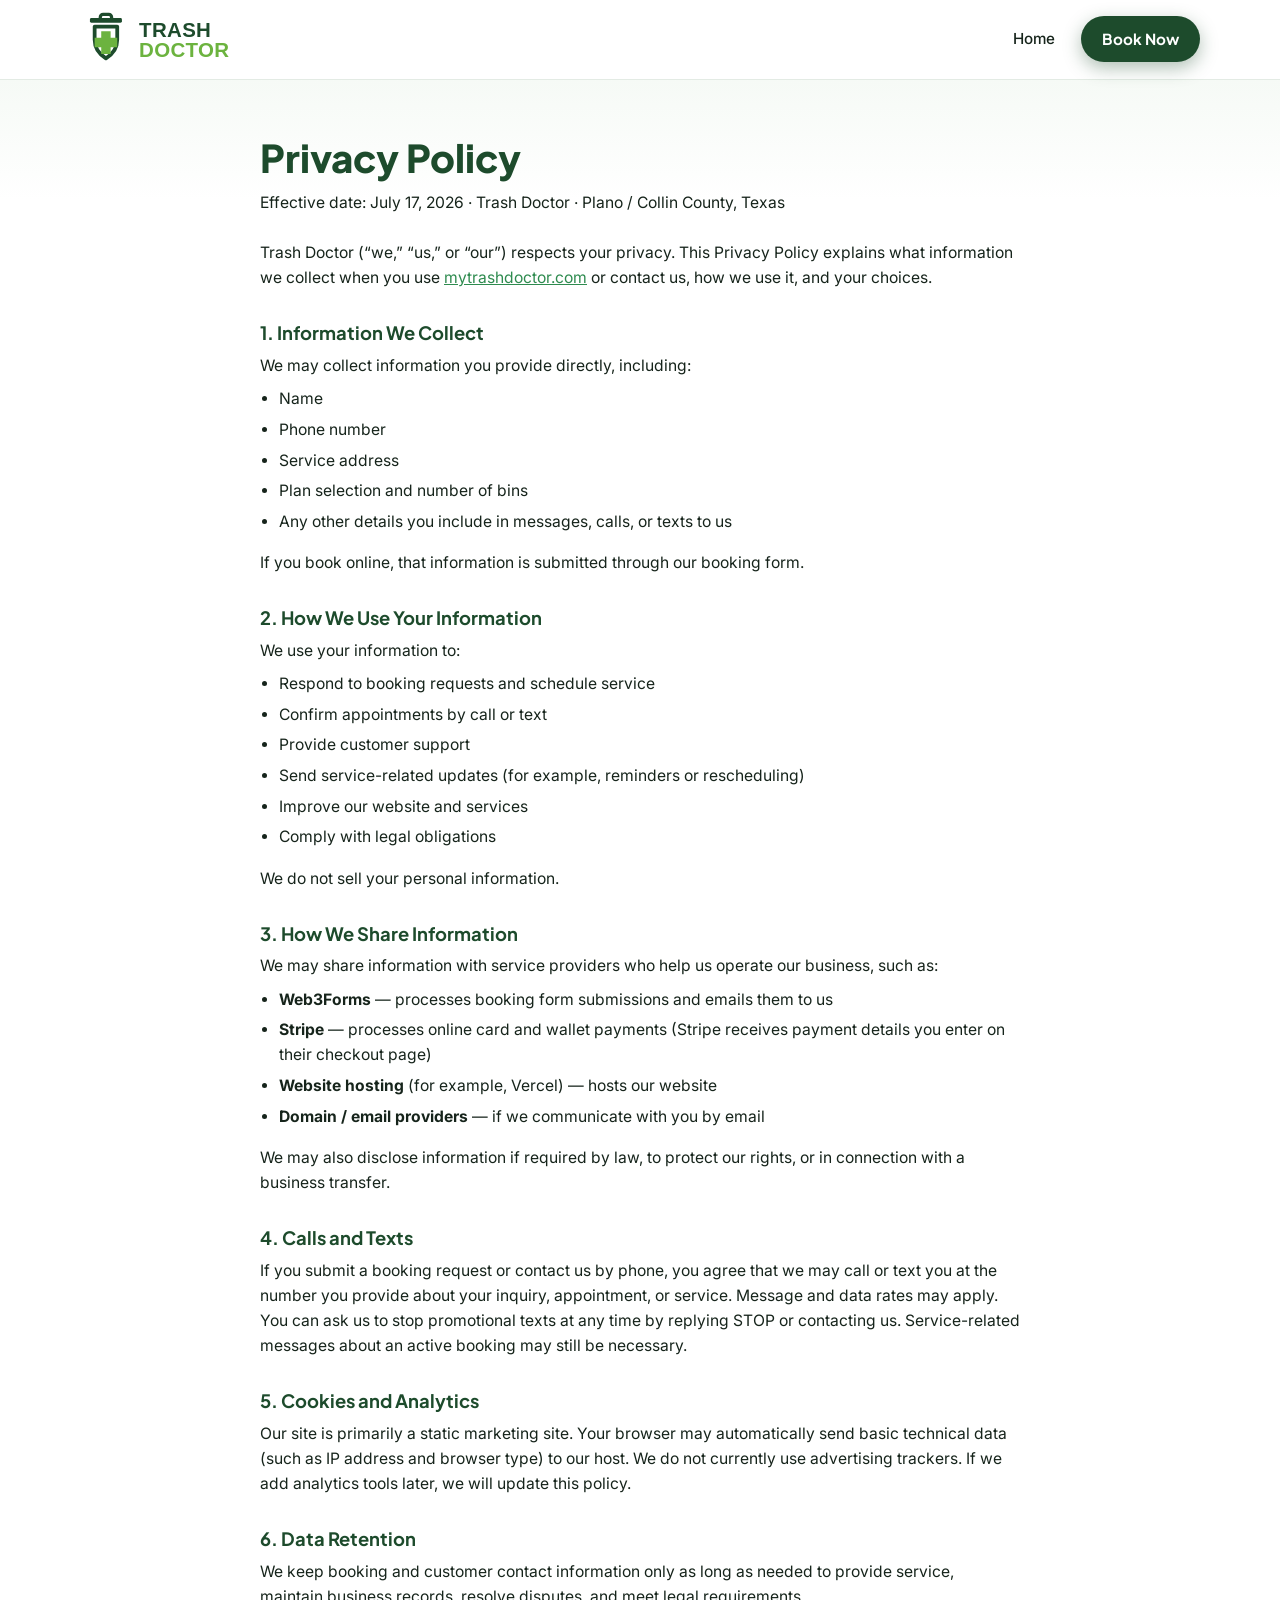
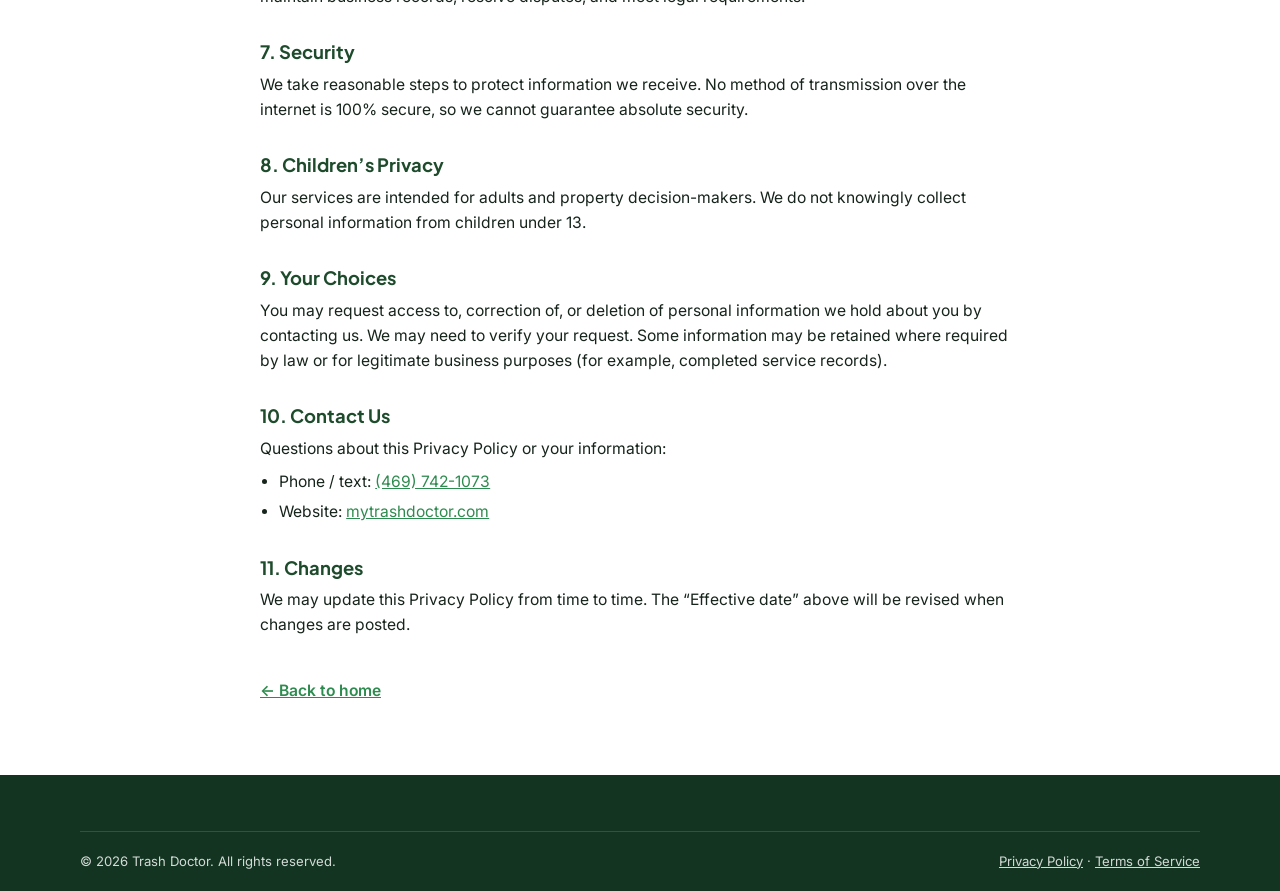
==== commit 78461c1d: "Enable live Stripe checkout and enlarge brand logo marks. Wire Payment Links for First Aid, Monthly," ====
--- a/privacy.html
+++ b/privacy.html
@@ -5,7 +5,7 @@
   <meta name="viewport" content="width=device-width, initial-scale=1.0" />
   <title>Privacy Policy — Trash Doctor</title>
   <meta name="description" content="Privacy Policy for Trash Doctor bin cleaning and sanitizing services." />
-  <link rel="icon" type="image/png" href="assets/logo.png" />
+  <link rel="icon" type="image/svg+xml" href="assets/logo.svg" />
   <link rel="preconnect" href="https://fonts.googleapis.com" />
   <link rel="preconnect" href="https://fonts.gstatic.com" crossorigin />
   <link href="https://fonts.googleapis.com/css2?family=Inter:wght@400;500;600&family=Plus+Jakarta+Sans:wght@600;700;800&display=swap" rel="stylesheet" />
@@ -15,7 +15,7 @@
   <header class="site-header">
     <div class="container header-inner">
       <a href="index.html" class="brand">
-        <img src="assets/logo.png" alt="Trash Doctor" class="brand-logo" />
+        <img src="assets/logo.svg" alt="Trash Doctor" class="brand-logo" />
       </a>
       <nav class="main-nav" aria-label="Main navigation">
         <a href="index.html">Home</a>
--- a/styles.css
+++ b/styles.css
@@ -107,15 +107,12 @@
 
 .brand-logo {
   width: auto;
-  height: 48px;
+  height: 58px;
   display: block;
 }
 
 .brand-light .brand-logo {
-  background: #fff;
-  padding: .35rem .55rem;
-  border-radius: 8px;
-  height: 44px;
+  height: 54px;
 }
 
 .main-nav {
@@ -230,14 +227,14 @@
   background: var(--white);
   border: 3px solid var(--white);
   border-radius: 50%;
-  width: 110px; height: 110px;
+  width: 140px; height: 140px;
   display: grid;
   place-items: center;
   box-shadow: 0 8px 24px rgba(0,0,0,.25);
-  padding: .55rem;
+  padding: .85rem;
 }
 .hero-badge img {
-  width: 100%;
+  width: 88%;
   height: auto;
   object-fit: contain;
 }
@@ -781,10 +778,7 @@
 }
 
 .brand-light .brand-logo {
-  background: #fff;
-  padding: .35rem .55rem;
-  border-radius: 8px;
-  height: 44px;
+  height: 54px;
 }
 
 .footer-brand p {
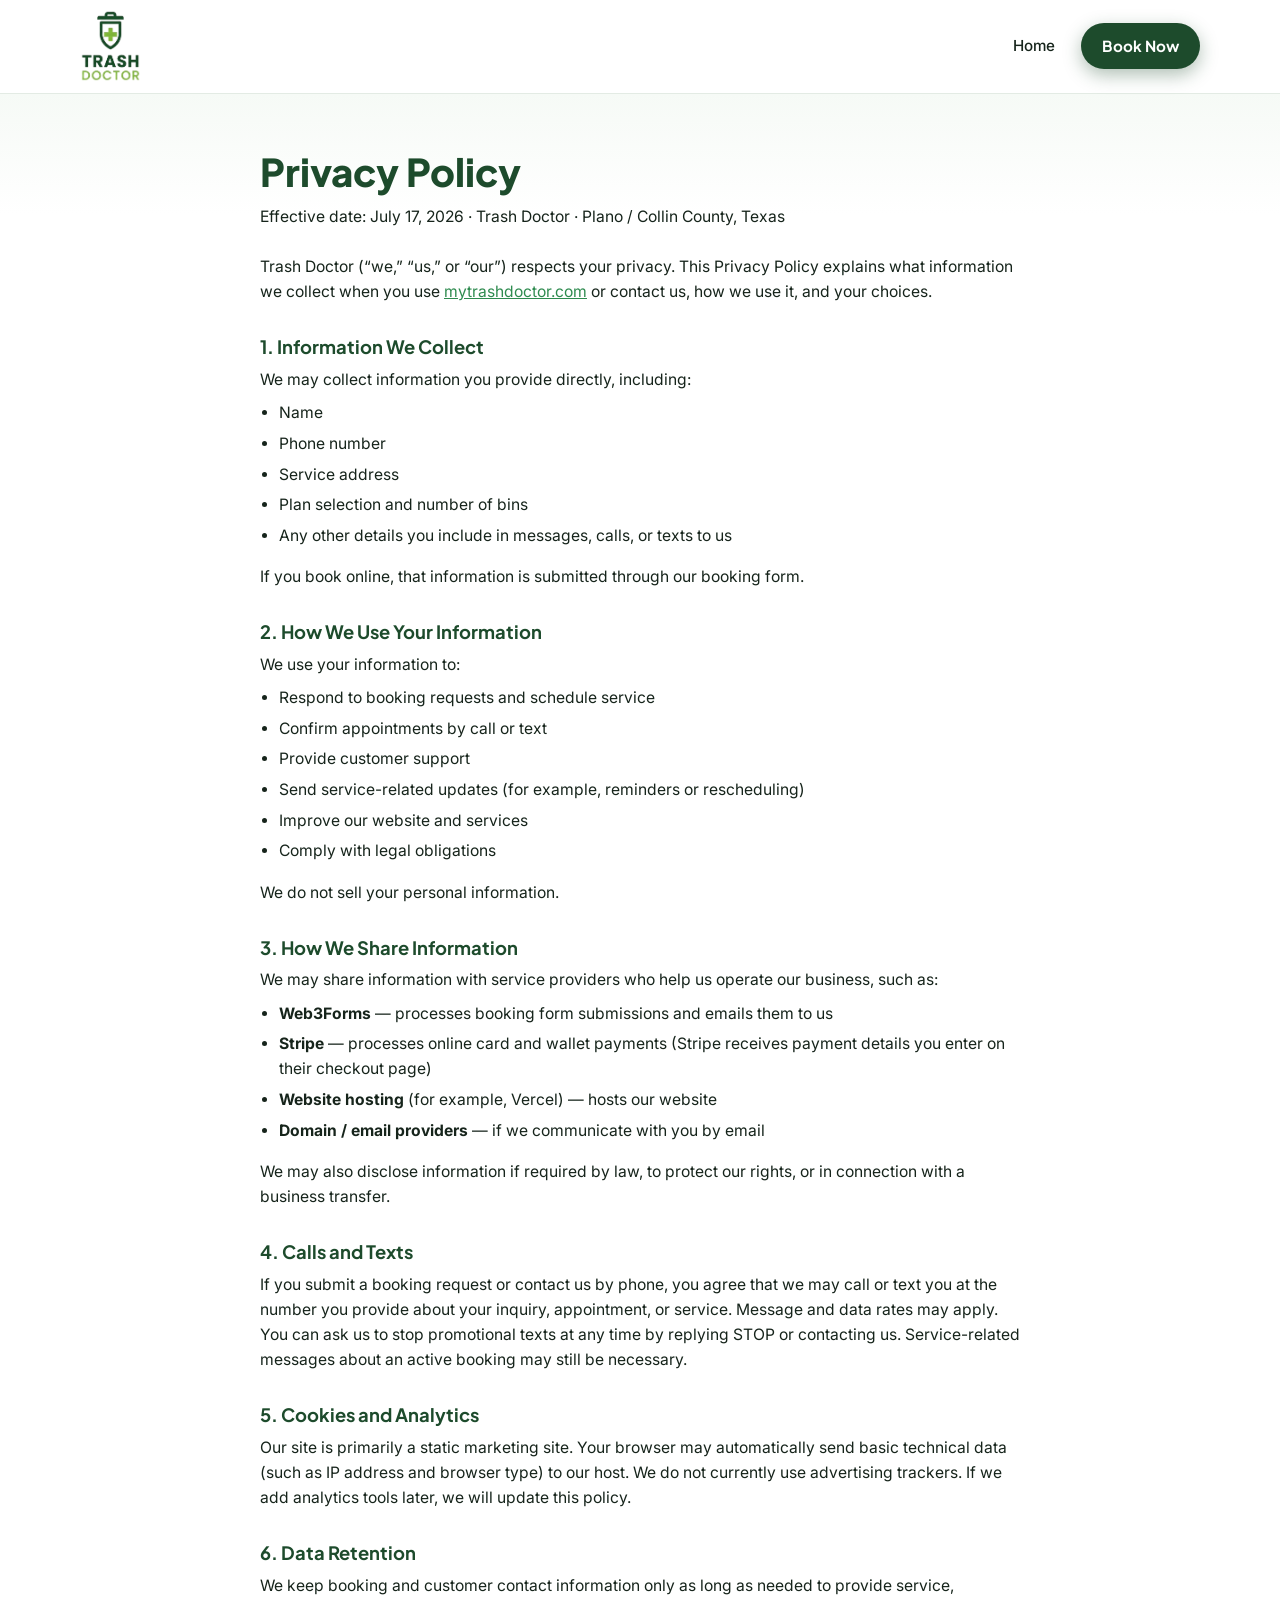
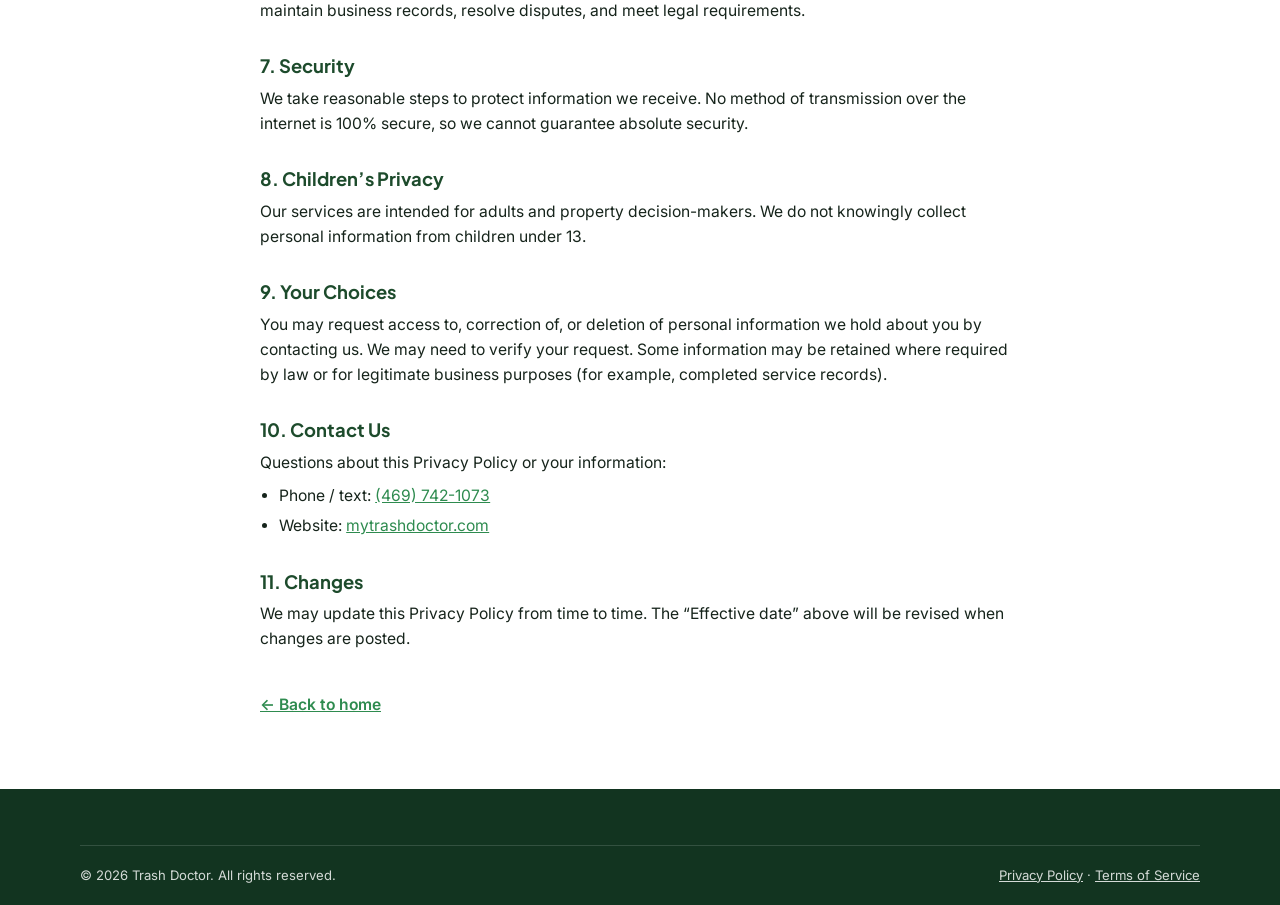
==== commit 34bfa346: "Use official Trash Doctor logo art and Plano curb CTA background. Replace SVG wordmark with the prov" ====
--- a/privacy.html
+++ b/privacy.html
@@ -5,7 +5,7 @@
   <meta name="viewport" content="width=device-width, initial-scale=1.0" />
   <title>Privacy Policy — Trash Doctor</title>
   <meta name="description" content="Privacy Policy for Trash Doctor bin cleaning and sanitizing services." />
-  <link rel="icon" type="image/svg+xml" href="assets/logo.svg" />
+  <link rel="icon" type="image/png" href="assets/logo-icon.png" />
   <link rel="preconnect" href="https://fonts.googleapis.com" />
   <link rel="preconnect" href="https://fonts.gstatic.com" crossorigin />
   <link href="https://fonts.googleapis.com/css2?family=Inter:wght@400;500;600&family=Plus+Jakarta+Sans:wght@600;700;800&display=swap" rel="stylesheet" />
@@ -15,7 +15,7 @@
   <header class="site-header">
     <div class="container header-inner">
       <a href="index.html" class="brand">
-        <img src="assets/logo.svg" alt="Trash Doctor" class="brand-logo" />
+        <img src="assets/logo.png" alt="Trash Doctor" class="brand-logo" />
       </a>
       <nav class="main-nav" aria-label="Main navigation">
         <a href="index.html">Home</a>
--- a/styles.css
+++ b/styles.css
@@ -107,12 +107,12 @@
 
 .brand-logo {
   width: auto;
-  height: 58px;
+  height: 72px;
   display: block;
 }
 
 .brand-light .brand-logo {
-  height: 54px;
+  height: 68px;
 }
 
 .main-nav {
@@ -227,14 +227,14 @@
   background: var(--white);
   border: 3px solid var(--white);
   border-radius: 50%;
-  width: 140px; height: 140px;
+  width: 150px; height: 150px;
   display: grid;
   place-items: center;
   box-shadow: 0 8px 24px rgba(0,0,0,.25);
-  padding: .85rem;
+  padding: .7rem;
 }
 .hero-badge img {
-  width: 88%;
+  width: 92%;
   height: auto;
   object-fit: contain;
 }
@@ -778,7 +778,7 @@
 }
 
 .brand-light .brand-logo {
-  height: 54px;
+  height: 68px;
 }
 
 .footer-brand p {
